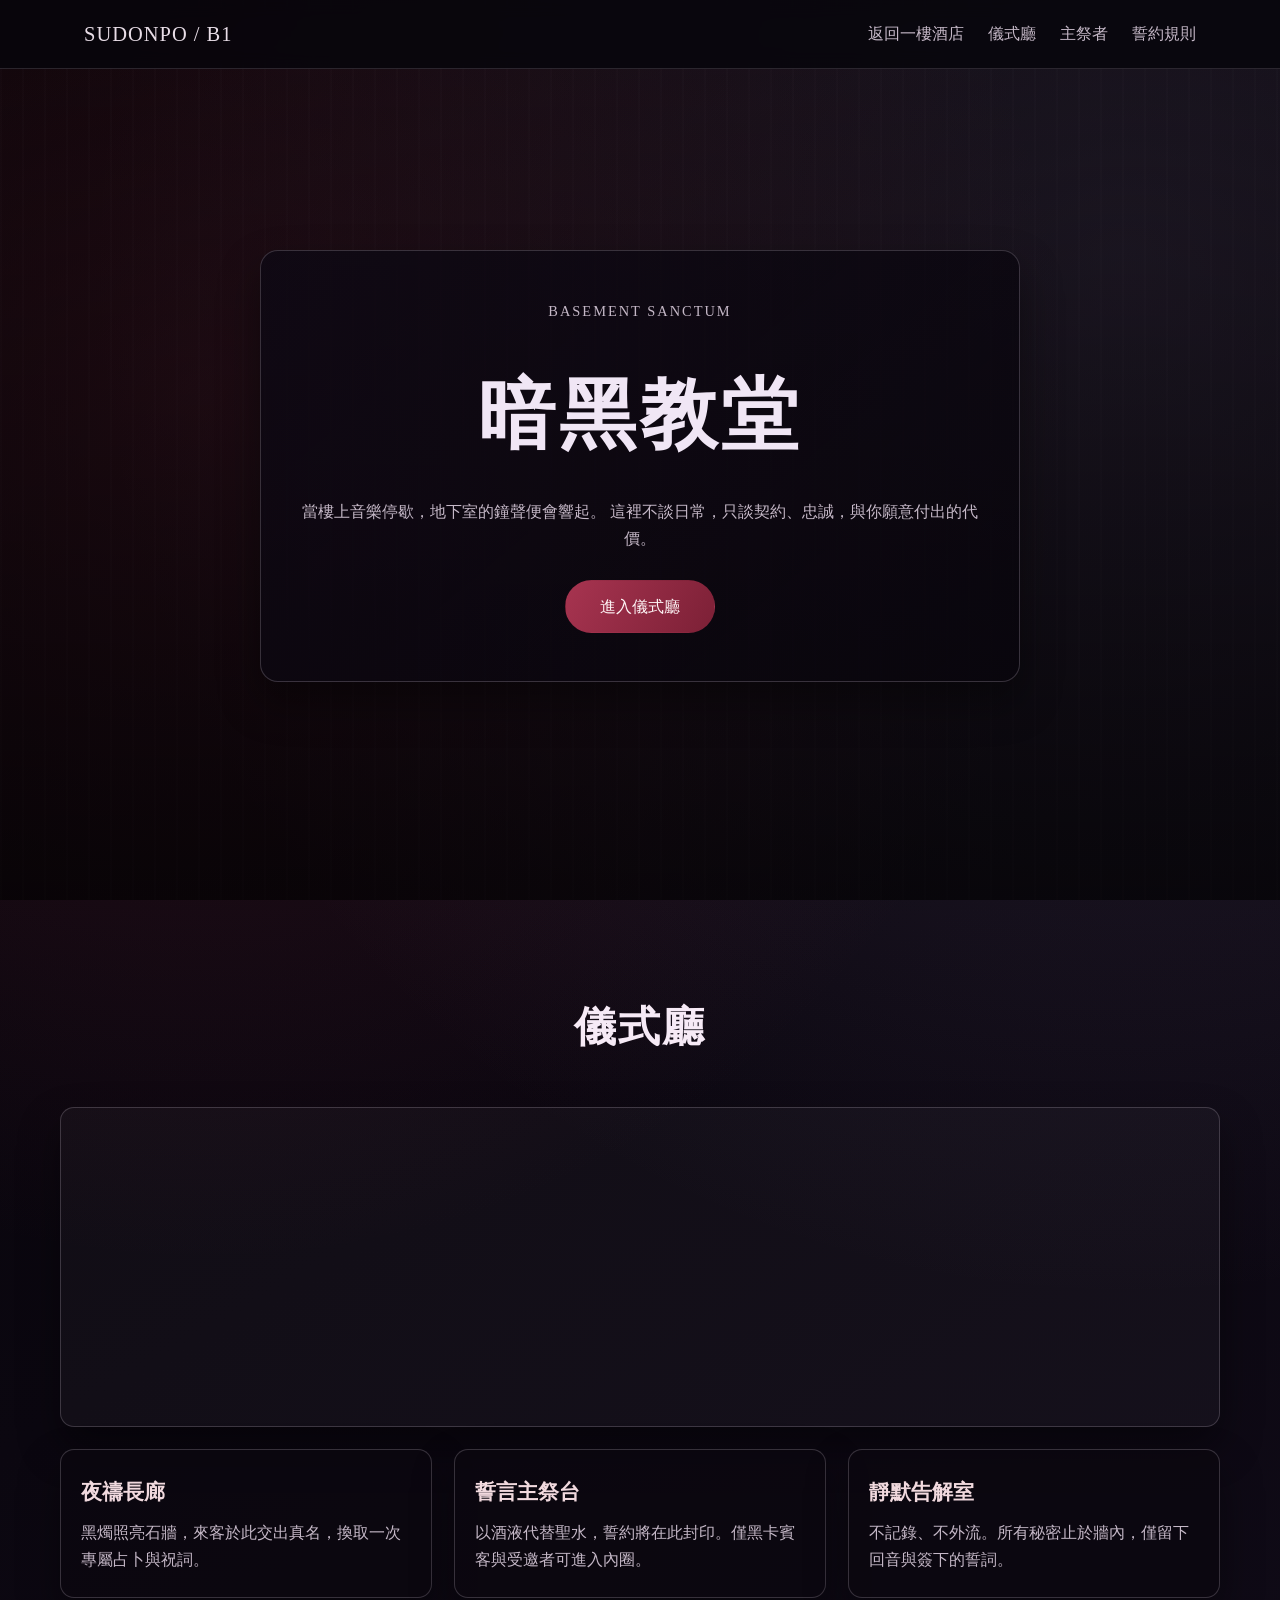
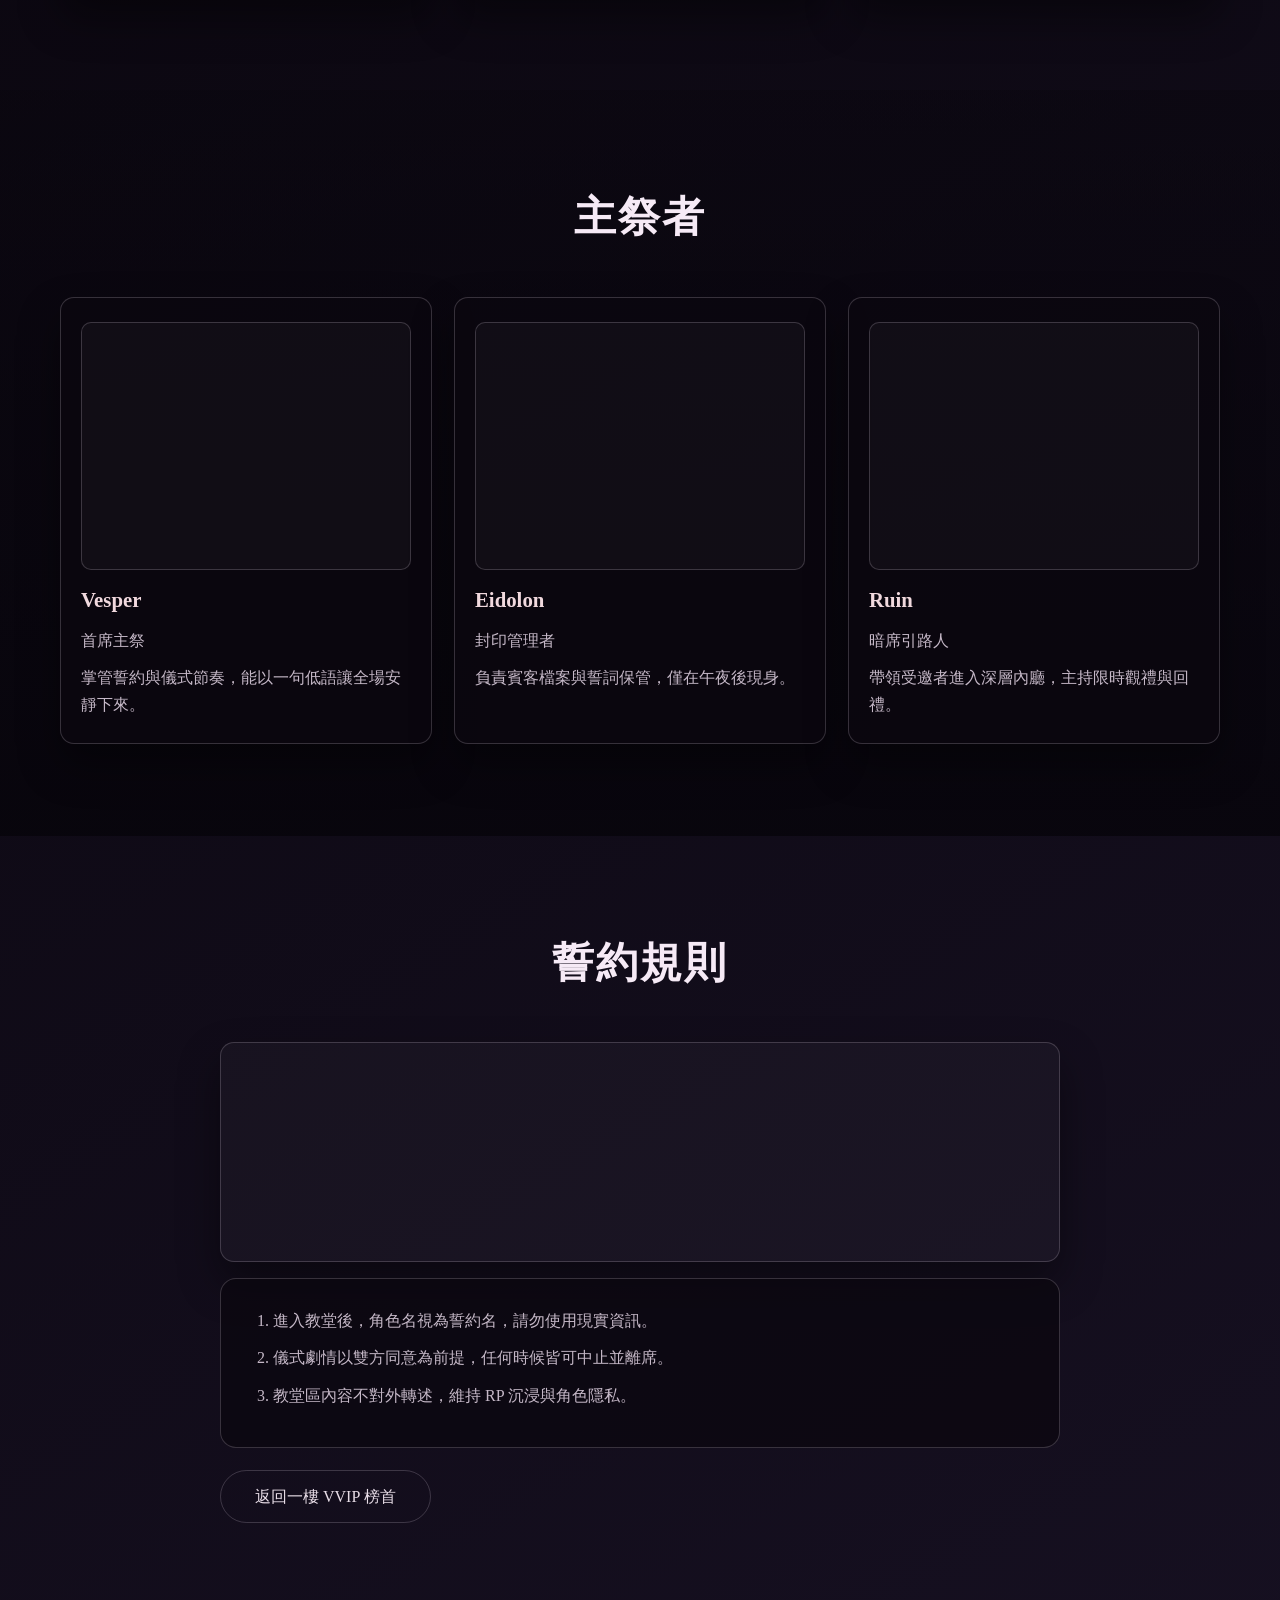
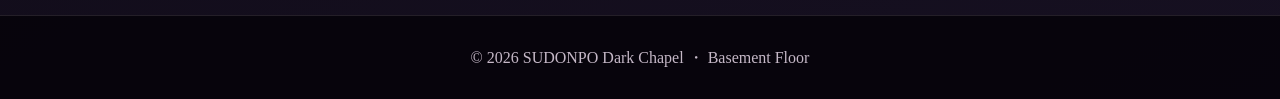
==== chapel.html @ d86c294f "從咖啡廳切成酒店樣板" ====
<!DOCTYPE html>
<html lang="zh-TW">
<head>
  <meta charset="UTF-8" />
  <meta name="viewport" content="width=device-width, initial-scale=1.0" />
  <title>SUDONPO | 地下暗黑教堂</title>
  <link rel="stylesheet" href="css/chapel.css" />
</head>
<body>
  <header>
    <nav class="navbar">
      <div class="logo">SUDONPO / B1</div>
      <ul class="nav-links">
        <li><a href="index.html">返回一樓酒店</a></li>
        <li><a href="#ritual">儀式廳</a></li>
        <li><a href="#keepers">主祭者</a></li>
        <li><a href="#vow">誓約規則</a></li>
      </ul>
      <button class="hamburger" id="hamburger">&#9776;</button>
    </nav>
  </header>

  <section class="hero">
    <div class="hero-media" aria-hidden="true"></div>
    <div class="hero-content">
      <p class="sub-title">Basement Sanctum</p>
      <h1>暗黑教堂</h1>
      <p>
        當樓上音樂停歇，地下室的鐘聲便會響起。
        這裡不談日常，只談契約、忠誠，與你願意付出的代價。
      </p>
      <a class="btn" href="#ritual">進入儀式廳</a>
    </div>
  </section>

  <section id="ritual" class="section">
    <div class="container">
      <h2 class="section-title">儀式廳</h2>
      <figure class="ritual-cover image-slot image-chapel-ritual-hall" role="img" aria-label="暗黑教堂儀式廳"></figure>
      <div class="ritual-grid">
        <article class="panel">
          <h3>夜禱長廊</h3>
          <p>黑燭照亮石牆，來客於此交出真名，換取一次專屬占卜與祝詞。</p>
        </article>
        <article class="panel">
          <h3>誓言主祭台</h3>
          <p>以酒液代替聖水，誓約將在此封印。僅黑卡賓客與受邀者可進入內圈。</p>
        </article>
        <article class="panel">
          <h3>靜默告解室</h3>
          <p>不記錄、不外流。所有秘密止於牆內，僅留下回音與簽下的誓詞。</p>
        </article>
      </div>
    </div>
  </section>

  <section id="keepers" class="section section-alt">
    <div class="container">
      <h2 class="section-title">主祭者</h2>
      <div class="keepers-grid">
        <article class="keeper-card">
          <div class="keeper-photo image-slot image-chapel-priest-vesper" role="img" aria-label="Vesper 主祭者形象照"></div>
          <h3>Vesper</h3>
          <p class="role">首席主祭</p>
          <p>掌管誓約與儀式節奏，能以一句低語讓全場安靜下來。</p>
        </article>
        <article class="keeper-card">
          <div class="keeper-photo image-slot image-chapel-priest-eidolon" role="img" aria-label="Eidolon 主祭者形象照"></div>
          <h3>Eidolon</h3>
          <p class="role">封印管理者</p>
          <p>負責賓客檔案與誓詞保管，僅在午夜後現身。</p>
        </article>
        <article class="keeper-card">
          <div class="keeper-photo image-slot image-chapel-priest-ruin" role="img" aria-label="Ruin 主祭者形象照"></div>
          <h3>Ruin</h3>
          <p class="role">暗席引路人</p>
          <p>帶領受邀者進入深層內廳，主持限時觀禮與回禮。</p>
        </article>
      </div>
    </div>
  </section>

  <section id="vow" class="section">
    <div class="container narrow">
      <h2 class="section-title">誓約規則</h2>
      <figure class="vow-image image-slot image-chapel-vow" role="img" aria-label="誓約儀式象徵圖"></figure>
      <ol class="vow-list">
        <li>進入教堂後，角色名視為誓約名，請勿使用現實資訊。</li>
        <li>儀式劇情以雙方同意為前提，任何時候皆可中止並離席。</li>
        <li>教堂區內容不對外轉述，維持 RP 沉浸與角色隱私。</li>
      </ol>
      <a class="btn ghost" href="index.html#vvip">返回一樓 VVIP 榜首</a>
    </div>
  </section>

  <footer>
    <p>© 2026 SUDONPO Dark Chapel ・ Basement Floor</p>
  </footer>

  <script src="js/main.js"></script>
</body>
</html>
---- css/chapel.css ----
*, *::before, *::after {
  box-sizing: border-box;
  margin: 0;
  padding: 0;
}

:root {
  --abyss-950: #050307;
  --abyss-900: #0b0710;
  --abyss-800: #161021;
  --abyss-700: #21142d;
  --blood-500: #7c2036;
  --blood-400: #a73450;
  --ash-100: #e8dde7;
  --ash-300: #c5b8c7;
  --violet-300: #9880b3;
  --line: rgba(197, 184, 199, 0.24);
  --panel: rgba(11, 7, 16, 0.74);
  --shadow: 0 20px 42px rgba(0, 0, 0, 0.4);
}

html {
  scroll-behavior: smooth;
}

body {
  min-height: 100vh;
  font-family: 'Noto Serif TC', 'Songti TC', 'PMingLiU', serif;
  color: var(--ash-100);
  line-height: 1.7;
  background:
    radial-gradient(circle at 16% 12%, rgba(167, 52, 80, 0.22), transparent 28%),
    radial-gradient(circle at 88% 8%, rgba(152, 128, 179, 0.2), transparent 32%),
    linear-gradient(150deg, var(--abyss-950) 0%, var(--abyss-900) 36%, var(--abyss-800) 100%);
}

.image-slot {
  background-size: cover;
  background-position: center;
  background-repeat: no-repeat;
  background-color: rgba(255, 255, 255, 0.03);
}

header {
  position: fixed;
  top: 0;
  left: 0;
  right: 0;
  z-index: 100;
  background: rgba(7, 5, 11, 0.82);
  border-bottom: 1px solid rgba(197, 184, 199, 0.18);
  backdrop-filter: blur(9px);
}

.navbar {
  max-width: 1160px;
  margin: 0 auto;
  height: 68px;
  padding: 0 24px;
  display: flex;
  align-items: center;
  justify-content: space-between;
}

.logo {
  color: var(--ash-100);
  letter-spacing: 1px;
  font-size: 1.28rem;
}

.nav-links {
  list-style: none;
  display: flex;
  gap: 24px;
}

.nav-links a {
  text-decoration: none;
  color: var(--ash-300);
  font-size: 0.98rem;
  transition: color 0.2s;
}

.nav-links a:hover {
  color: #ffffff;
}

.hamburger {
  display: none;
  border: none;
  background: transparent;
  color: var(--ash-100);
  font-size: 1.7rem;
  cursor: pointer;
}

.hero {
  min-height: 100vh;
  padding: 110px 24px 78px;
  display: grid;
  place-items: center;
  text-align: center;
  position: relative;
}

.hero-media {
  position: absolute;
  inset: 0;
  z-index: 0;
  background-image: url('../assets/images/chapel-hero.jpg');
  background-size: cover;
  background-position: center;
  opacity: 0.36;
}

.hero::before {
  content: '';
  position: absolute;
  inset: 0;
  z-index: 1;
  background:
    linear-gradient(to top, rgba(0, 0, 0, 0.62), rgba(0, 0, 0, 0.2)),
    repeating-linear-gradient(
      90deg,
      rgba(197, 184, 199, 0.02),
      rgba(197, 184, 199, 0.02) 2px,
      transparent 2px,
      transparent 22px
    );
}

.hero-content {
  max-width: 760px;
  position: relative;
  z-index: 2;
  padding: 48px 30px;
  border: 1px solid var(--line);
  border-radius: 18px;
  background: linear-gradient(140deg, rgba(14, 9, 20, 0.84), rgba(8, 5, 12, 0.76));
  box-shadow: var(--shadow);
  animation: fadeRise 0.8s ease both;
}

.sub-title {
  color: var(--violet-300);
  letter-spacing: 2px;
  text-transform: uppercase;
  margin-bottom: 10px;
  font-size: 0.9rem;
}

.hero-content h1 {
  font-size: clamp(2.3rem, 6vw, 4.8rem);
  color: #f0e6f5;
  letter-spacing: 4px;
  margin-bottom: 16px;
}

.hero-content p {
  color: var(--ash-300);
  margin-bottom: 28px;
}

.btn {
  display: inline-block;
  padding: 12px 34px;
  text-decoration: none;
  border-radius: 999px;
  border: 1px solid transparent;
  background: linear-gradient(120deg, var(--blood-400), var(--blood-500));
  color: #fff6f7;
  transition: transform 0.2s, filter 0.2s;
}

.btn:hover {
  transform: translateY(-2px);
  filter: brightness(1.06);
}

.btn.ghost {
  margin-top: 22px;
  background: transparent;
  border-color: var(--line);
  color: var(--ash-100);
}

.section {
  padding: 92px 24px;
}

.section-alt {
  background: linear-gradient(180deg, rgba(9, 6, 14, 0.45), rgba(6, 4, 10, 0.8));
}

.container {
  max-width: 1160px;
  margin: 0 auto;
}

.container.narrow {
  max-width: 840px;
}

.section-title {
  text-align: center;
  margin-bottom: 44px;
  font-size: clamp(1.8rem, 4vw, 2.6rem);
  color: #f6eaf6;
  letter-spacing: 2px;
  text-transform: uppercase;
}

.ritual-grid,
.keepers-grid {
  display: grid;
  grid-template-columns: repeat(3, 1fr);
  gap: 22px;
}

.ritual-cover {
  width: 100%;
  height: 320px;
  border-radius: 14px;
  border: 1px solid var(--line);
  margin-bottom: 22px;
  box-shadow: var(--shadow);
}

.panel,
.keeper-card {
  border-radius: 14px;
  border: 1px solid var(--line);
  background: var(--panel);
  box-shadow: var(--shadow);
  padding: 24px 20px;
}

.panel h3,
.keeper-card h3 {
  color: #f1d9de;
  margin-bottom: 10px;
  font-size: 1.3rem;
}

.panel p,
.keeper-card p {
  color: var(--ash-300);
}

.sigil {
  font-size: 2rem;
  margin-bottom: 10px;
}

.keeper-photo {
  width: 100%;
  aspect-ratio: 4 / 3;
  border-radius: 10px;
  border: 1px solid var(--line);
  margin-bottom: 12px;
}

.role {
  color: var(--violet-300);
  margin-bottom: 10px;
}

.vow-list {
  border: 1px solid var(--line);
  border-radius: 16px;
  background: var(--panel);
  padding: 28px 30px 28px 52px;
}

.vow-image {
  width: 100%;
  height: 220px;
  border-radius: 14px;
  border: 1px solid var(--line);
  margin-bottom: 16px;
  box-shadow: var(--shadow);
}

.vow-list li {
  color: var(--ash-300);
  margin-bottom: 10px;
}

footer {
  border-top: 1px solid rgba(197, 184, 199, 0.15);
  text-align: center;
  padding: 28px 22px;
  color: var(--ash-300);
  background: rgba(4, 2, 8, 0.8);
}

/* ===== Image Mapping ===== */
.image-chapel-ritual-hall { background-image: url('../assets/images/chapel-ritual-hall.jpg'); }
.image-chapel-priest-vesper { background-image: url('../assets/images/chapel-priest-vesper.jpg'); }
.image-chapel-priest-eidolon { background-image: url('../assets/images/chapel-priest-eidolon.jpg'); }
.image-chapel-priest-ruin { background-image: url('../assets/images/chapel-priest-ruin.jpg'); }
.image-chapel-vow { background-image: url('../assets/images/chapel-vow.jpg'); }

@keyframes fadeRise {
  from {
    opacity: 0;
    transform: translateY(22px);
  }
  to {
    opacity: 1;
    transform: translateY(0);
  }
}

@media (max-width: 900px) {
  .ritual-grid,
  .keepers-grid {
    grid-template-columns: 1fr;
  }
}

@media (max-width: 768px) {
  .nav-links {
    display: none;
    flex-direction: column;
    gap: 0;
    position: absolute;
    top: 68px;
    left: 0;
    right: 0;
    background: rgba(7, 5, 11, 0.96);
    border-top: 1px solid rgba(197, 184, 199, 0.18);
    padding: 10px 0;
  }

  .nav-links.open {
    display: flex;
  }

  .nav-links li a {
    display: block;
    padding: 13px 24px;
  }

  .hamburger {
    display: block;
  }

  .hero-content {
    padding: 38px 22px;
  }

  .ritual-cover {
    height: 220px;
  }

  .vow-image {
    height: 180px;
  }

  .section {
    padding: 80px 20px;
  }
}
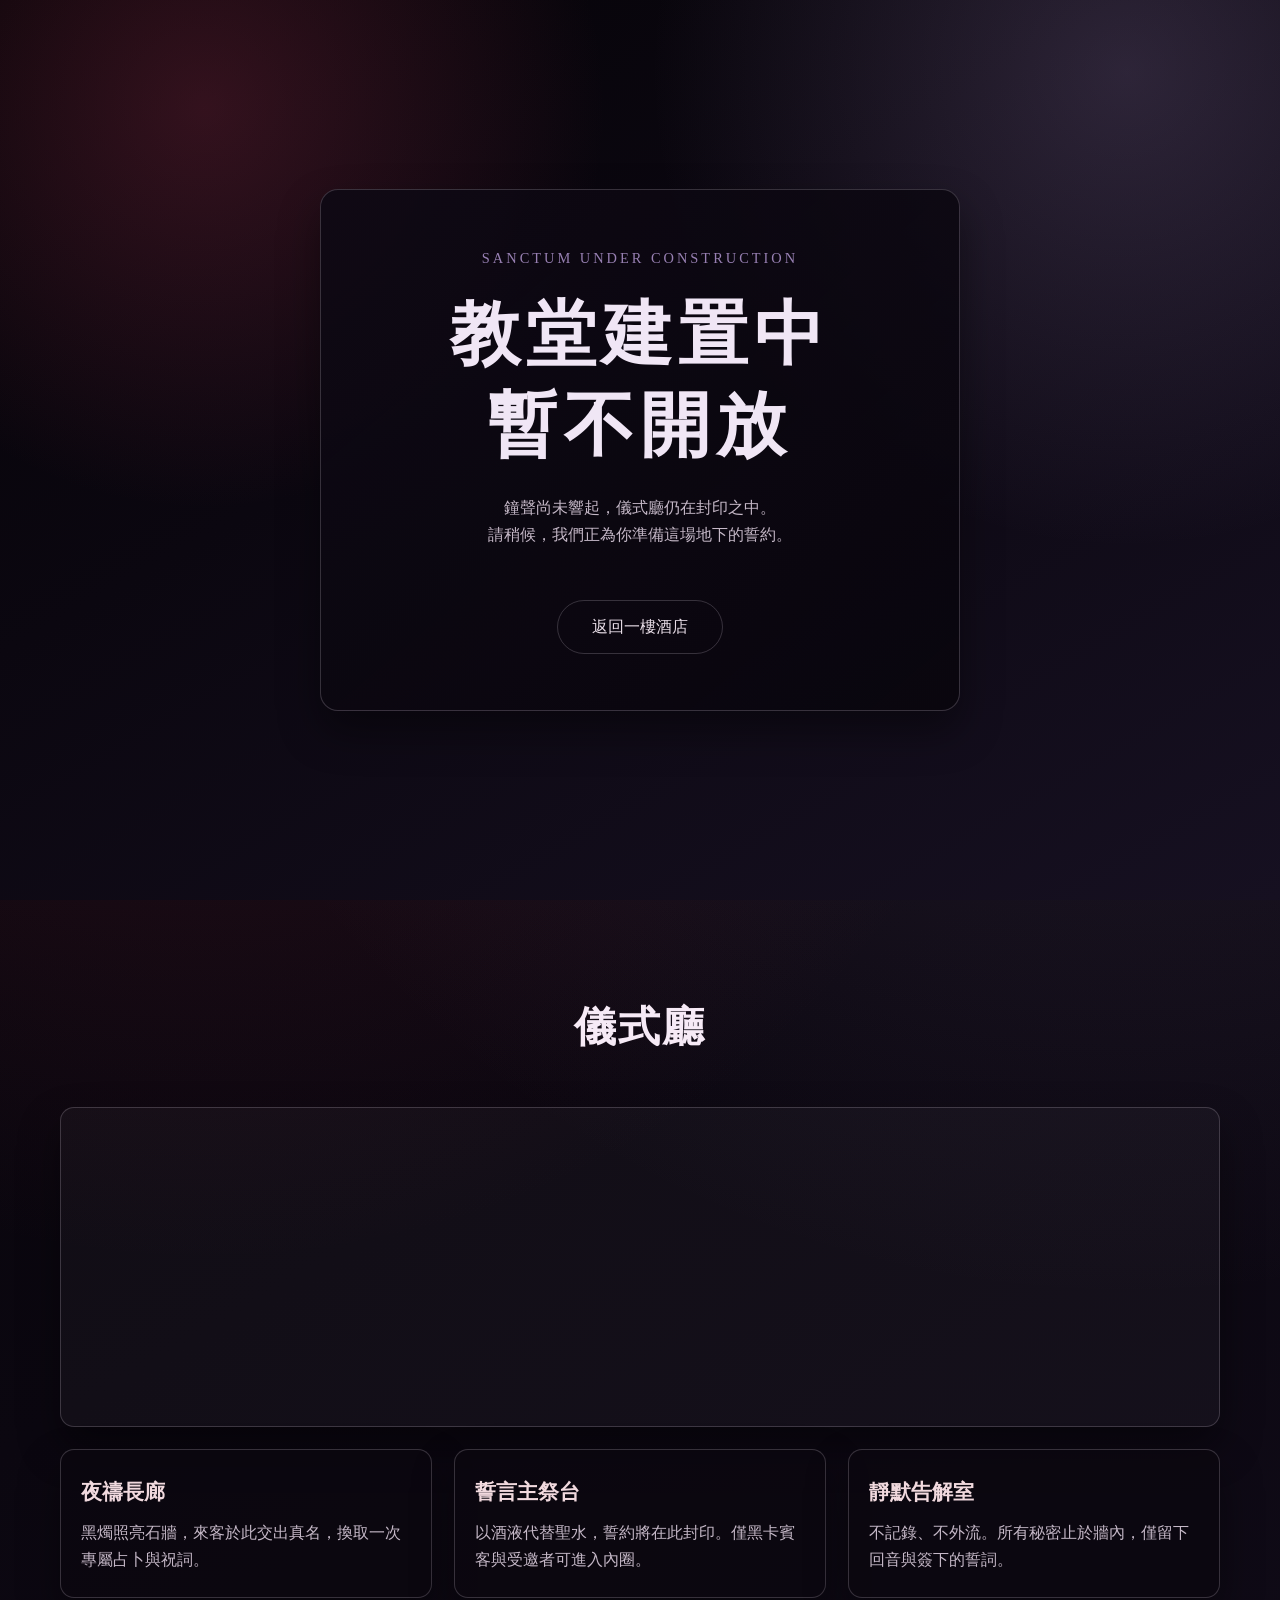
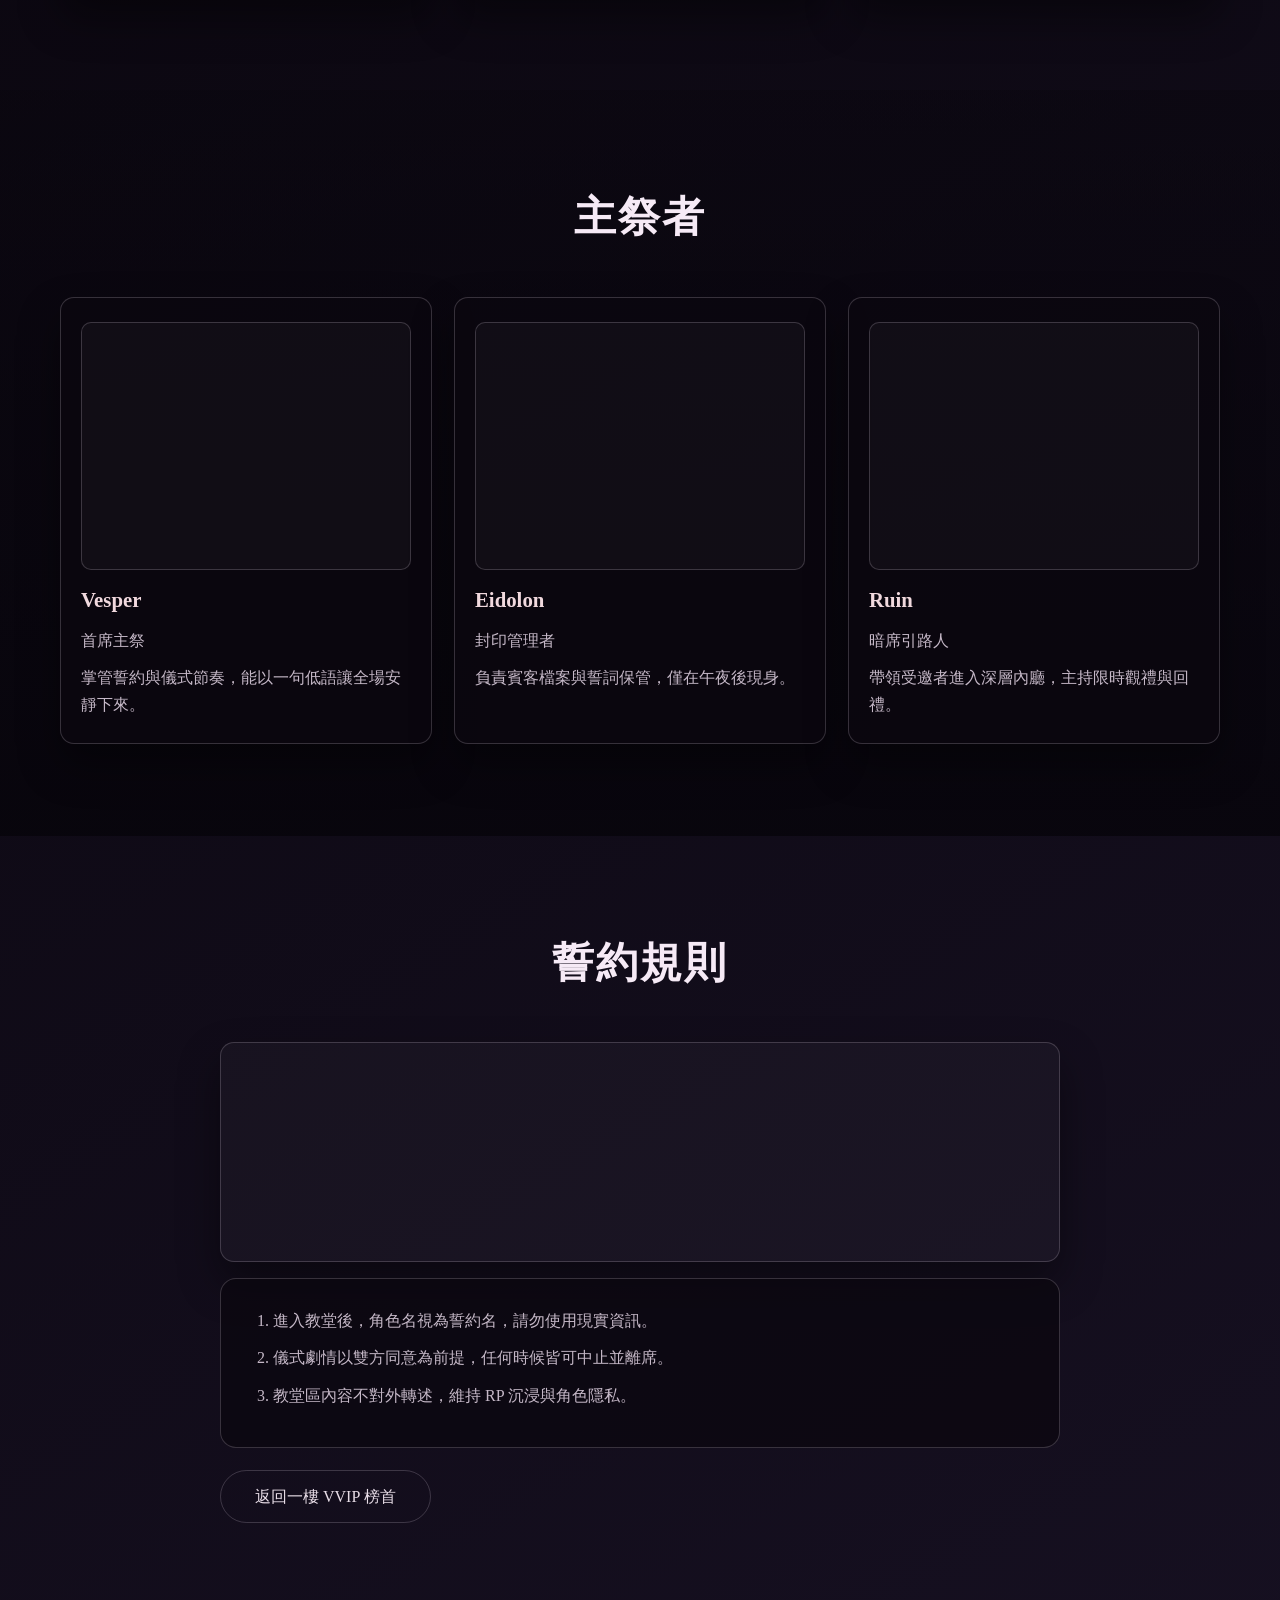
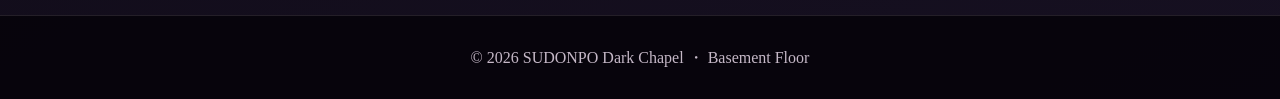
==== commit 5e159bb1: "[FEATURE] 先把教堂頁面擋住，不給所有看到 Description: 	N/A Root Cause: 	N/A Note: 	N/A" ====
--- a/chapel.html
+++ b/chapel.html
@@ -7,6 +7,15 @@
   <link rel="stylesheet" href="css/chapel.css" />
 </head>
 <body>
+  <div class="construction-overlay" role="alert" aria-live="polite">
+    <div class="construction-card">
+      <p class="construction-sub">Sanctum Under Construction</p>
+      <h1 class="construction-title">教堂建置中<br />暫不開放</h1>
+      <p class="construction-note">鐘聲尚未響起，儀式廳仍在封印之中。<br />請稍候，我們正為你準備這場地下的誓約。</p>
+      <a class="btn ghost" href="index.html">返回一樓酒店</a>
+    </div>
+  </div>
+
   <header>
     <nav class="navbar">
       <div class="logo">SUDONPO / B1</div>
@@ -97,6 +106,6 @@
     <p>© 2026 SUDONPO Dark Chapel ・ Basement Floor</p>
   </footer>
 
-  <script src="js/main.js"></script>
+  <script src="js/chapel.js"></script>
 </body>
 </html>
--- a/css/chapel.css
+++ b/css/chapel.css
@@ -41,6 +41,52 @@
   background-color: rgba(255, 255, 255, 0.03);
 }
 
+.construction-overlay {
+  position: fixed;
+  inset: 0;
+  z-index: 999;
+  display: grid;
+  place-items: center;
+  padding: 24px;
+  background:
+    radial-gradient(circle at 16% 12%, rgba(167, 52, 80, 0.28), transparent 30%),
+    radial-gradient(circle at 88% 8%, rgba(152, 128, 179, 0.24), transparent 34%),
+    linear-gradient(150deg, var(--abyss-950) 0%, var(--abyss-900) 40%, var(--abyss-800) 100%);
+}
+
+.construction-card {
+  max-width: 640px;
+  width: 100%;
+  text-align: center;
+  padding: 56px 40px;
+  border: 1px solid var(--line);
+  border-radius: 18px;
+  background: linear-gradient(140deg, rgba(14, 9, 20, 0.9), rgba(8, 5, 12, 0.82));
+  box-shadow: var(--shadow);
+  animation: fadeRise 0.8s ease both;
+}
+
+.construction-sub {
+  color: var(--violet-300);
+  letter-spacing: 3px;
+  text-transform: uppercase;
+  margin-bottom: 18px;
+  font-size: 0.9rem;
+}
+
+.construction-title {
+  font-size: clamp(2.4rem, 8vw, 4.4rem);
+  color: #f0e6f5;
+  letter-spacing: 6px;
+  line-height: 1.3;
+  margin-bottom: 22px;
+}
+
+.construction-note {
+  color: var(--ash-300);
+  margin-bottom: 30px;
+}
+
 header {
   position: fixed;
   top: 0;
@@ -107,7 +153,7 @@
   position: absolute;
   inset: 0;
   z-index: 0;
-  background-image: url('../assets/images/chapel-hero.jpg');
+  /* 圖片來源改由 Supabase CDN 提供 */
   background-size: cover;
   background-position: center;
   opacity: 0.36;
@@ -294,12 +340,6 @@
   background: rgba(4, 2, 8, 0.8);
 }
 
-/* ===== Image Mapping ===== */
-.image-chapel-ritual-hall { background-image: url('../assets/images/chapel-ritual-hall.jpg'); }
-.image-chapel-priest-vesper { background-image: url('../assets/images/chapel-priest-vesper.jpg'); }
-.image-chapel-priest-eidolon { background-image: url('../assets/images/chapel-priest-eidolon.jpg'); }
-.image-chapel-priest-ruin { background-image: url('../assets/images/chapel-priest-ruin.jpg'); }
-.image-chapel-vow { background-image: url('../assets/images/chapel-vow.jpg'); }
 
 @keyframes fadeRise {
   from {
